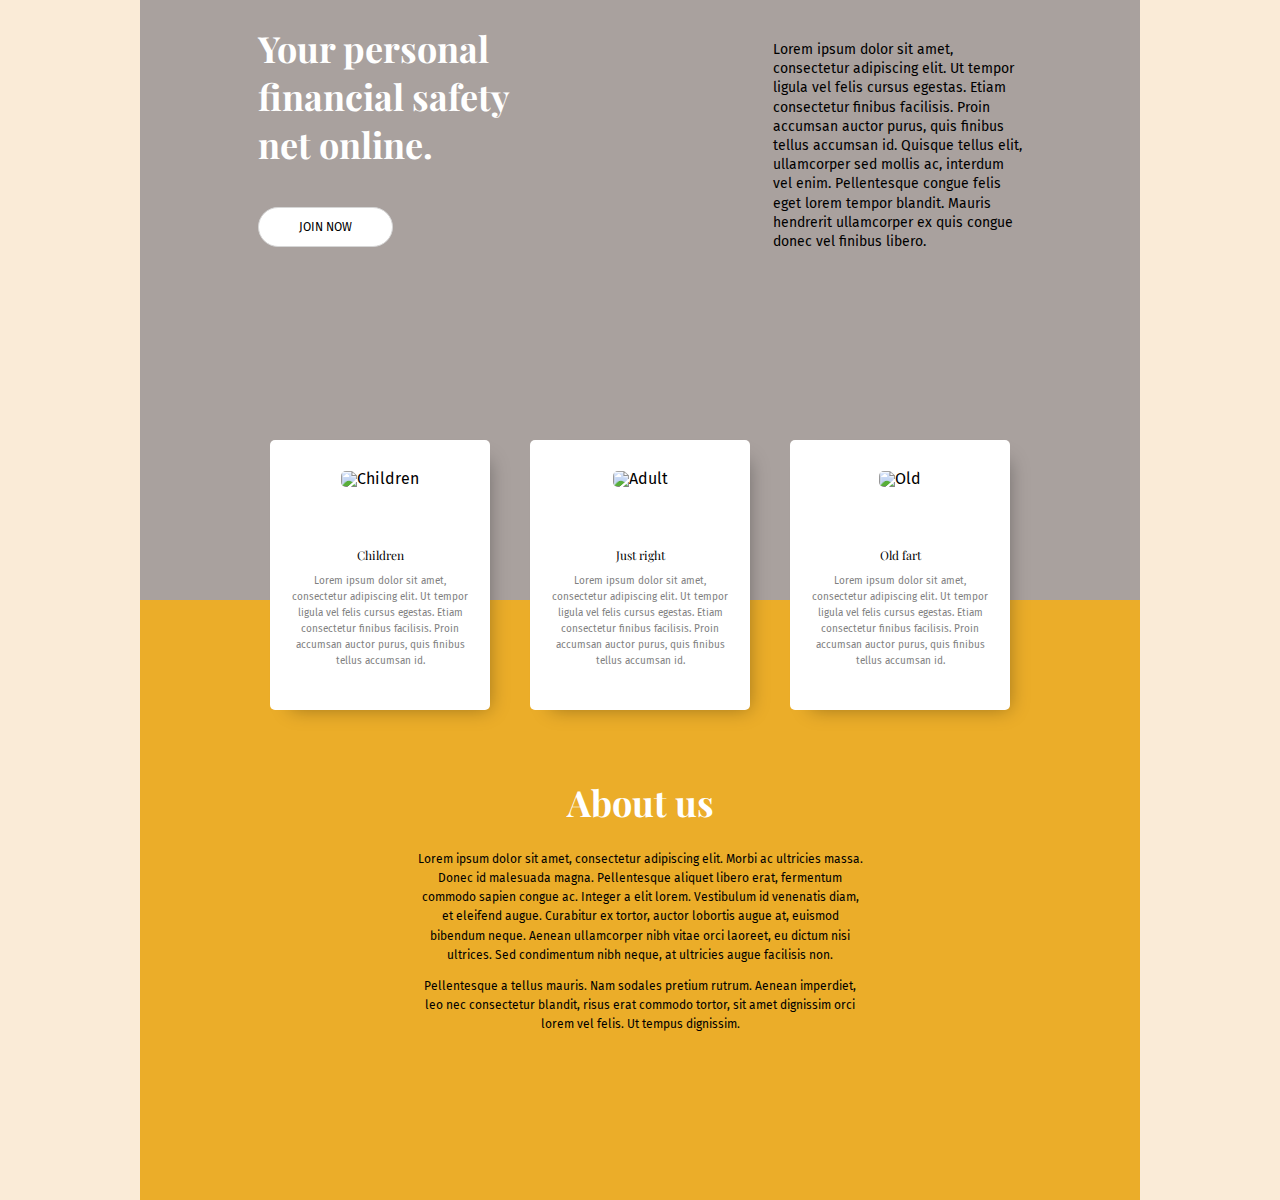
==== cards.html @ 62871c50 "Add files via upload" ====
<!DOCTYPE html>
<html lang="en">
<head>
    <meta charset="UTF-8">
    <meta name="viewport" content="width=device-width, initial-scale=1.0">
    <meta http-equiv="X-UA-Compatible" content="ie=edge">
    <link rel="stylesheet" href="cards.css">
    <link href="https://fonts.googleapis.com/css?family=Fira+Sans|Playfair+Display:400,700&display=swap" rel="stylesheet">

    <title>Cards</title>
</head>
<body>

<!-- GRÅ RUTA -->

    <section class="section-grey">
        <article>
            <h1 class="h1-grey">Your personal financial safety net online.</h1>

            <a href="#" class="myButton">JOIN NOW</a>
        </article>
            <p>Lorem ipsum dolor sit amet, consectetur adipiscing elit. Ut tempor ligula vel felis cursus egestas. Etiam consectetur finibus facilisis. Proin accumsan auctor purus, quis finibus tellus accumsan id. Quisque tellus elit, ullamcorper sed mollis ac, interdum vel enim. Pellentesque congue felis eget lorem tempor blandit. Mauris hendrerit ullamcorper ex quis congue donec vel finibus libero.</p>
        
    </section>

<!-- KORTEN I MITTEN -->


    <section class="section-middle">

         <section class="grid-container">

                <article class="card">

                        <div class="img-cards">
                            <img src="img/child_crop2.png" alt="Children">
                        </div>
                        
                        <h4 class="h4-cards">Children</h4>
                        
                        <p>Lorem ipsum dolor sit amet, consectetur adipiscing elit. Ut tempor ligula vel felis cursus egestas. Etiam consectetur finibus facilisis. Proin accumsan auctor purus, quis finibus tellus accumsan id.</p>       
                </article>
                
                <article class="card">

                        <div class="img-cards">
                            <img src="img/adult-crop1.png" alt="Adult">
                        </div>
                        
                        <h4 class="h4-cards">Just right</h4>

                        <p>Lorem ipsum dolor sit amet, consectetur adipiscing elit. Ut tempor ligula vel felis cursus egestas. Etiam consectetur finibus facilisis. Proin accumsan auctor purus, quis finibus tellus accumsan id.</p> 
                </article>  

                <article class="card">

                        <div class="img-cards">
                            <img src="img/old-crop1.png" alt="Old">
                        </div>
                        
                        <h4 class="h4-cards">Old fart</h4>

                        <p>Lorem ipsum dolor sit amet, consectetur adipiscing elit. Ut tempor ligula vel felis cursus egestas. Etiam consectetur finibus facilisis. Proin accumsan auctor purus, quis finibus tellus accumsan id.</p> 

                </article>  
        </section>
    </section>

<!-- GUL RUTA -->

        <section class="section-yellow">           
            <article>
                    <h1>About us</h1>

                        <p>
                            Lorem ipsum dolor sit amet, consectetur adipiscing elit. Morbi ac ultricies massa. Donec id malesuada magna. Pellentesque aliquet libero erat, fermentum commodo sapien congue ac. Integer a elit lorem. Vestibulum id venenatis diam, et eleifend augue. Curabitur ex tortor, auctor lobortis augue at, euismod bibendum neque. Aenean ullamcorper nibh vitae orci laoreet, eu dictum nisi ultrices. Sed condimentum nibh neque, at ultricies augue facilisis non. 
                        </p>
                            
                        <p>
                            Pellentesque a tellus mauris. Nam sodales pretium rutrum. Aenean imperdiet, leo nec consectetur blandit, risus erat commodo tortor, sit amet dignissim orci lorem vel felis. Ut tempus dignissim.
                        </p>
                                
                           
            </article>
    </section>
</body>
</html>
---- cards.css ----
body{
    margin: auto;
    width: 1000px;
    background-color: antiquewhite;
    font-family: 'Fira Sans', sans-serif;
}


/* 
-----GRÅA SIDAN-----
*/



.h1-grey{
    width: 280px;
    padding: 0 0 15px 0;
    font-size: 36px;
    color: #ffffff;
    font-family: 'Playfair Display', serif;
}

.myButton{
	background-color:#ffffff;
	-moz-border-radius:29px;
	-webkit-border-radius:29px;
	border-radius:29px;
	border:1px solid #d6d6d6;
	display:inline-block;
	color:#000000;
	font-size:12px;
	padding:12px 40px;
	text-decoration:none;
}   

.section-grey{
    height: 600px;
    background-color: #A9A19E;
    display: flex;
    flex-direction: row;
    justify-content: space-around;
}

.section-grey p{
    margin-top: 2.5rem;
    width: 250px;
    color: rgb(0, 0, 0);
    text-align: left;
    font-size: 14px;
    line-height: 1.2rem;
}


/* 
----- MITTENPARTI CARDS -----
*/



.section-middle{
    display: flex;
    justify-content: center;
}

.grid-container{
    display: grid;
    grid-template-areas:
    "box box box";
}

.card{
    padding: 20px;
    background-color: white;
    margin: -160px 20px;
    border-radius: 5px;  
    width: 180px;
    height: 230px;
    display: flex; 
    flex-direction: column;
    justify-content: center;
    line-height: 1rem;
    -webkit-box-shadow: 10px 10px 18px -11px rgba(0,0,0,0.34);
    -moz-box-shadow: 10px 10px 18px -11px rgba(0,0,0,0.34);
    box-shadow: 10px 10px 18px -11px rgba(0,0,0,0.34);
}

.card p {
    font-size: 10px;
    color: grey;
    text-align: center;
}

.card h4 {
    font-size: 10px;
    margin: 60px 0 0 0;
    color: #000000;
    font-family: 'Playfair Display', serif;
    font-weight: 400;
    font-size: 12px;
    text-align: center;
}

.img-cards{
    display: flex;
    justify-content: space-around;
    align-items: center;
}

.card img{
    border-radius: 5px;
}


/* 
----- GULA SIDAN -----
*/

.section-yellow{
    height: 600px;
    background-color: rgb(235, 173, 41);
    display: flex;
    flex-direction: column;
    justify-content: center;
    align-items: center;
}

.section-yellow p{
    font-size: 12px;
    text-align: center;
    width: 450px;
    color: rgb(0, 0, 0);
    line-height: 1.2rem;
}

.section-yellow h1{
    font-size: 36px;
    font-family: 'Playfair Display', serif;
    color: #ffffff;
    text-align: center;
}
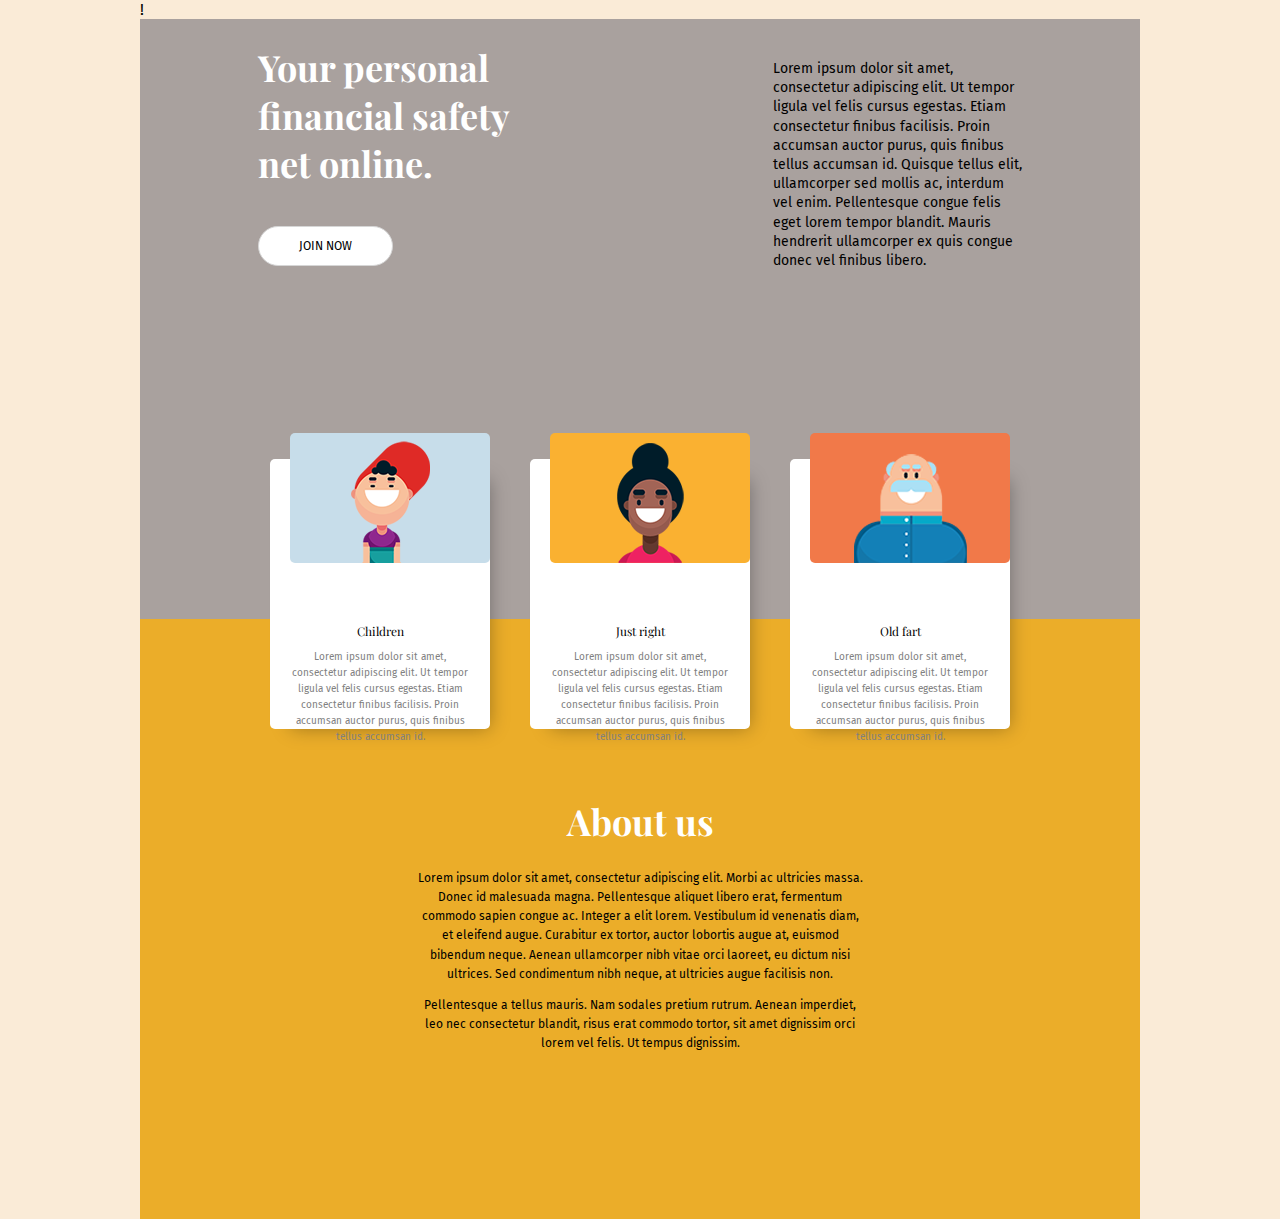
==== commit a6ad93bc: "ändringar efter waynes coffe" ====
--- a/cards.html
+++ b/cards.html
@@ -11,7 +11,7 @@
 </head>
 <body>
 
-<!-- GRÅ RUTA -->
+<!-- GRÅ RUTA -->!
 
     <section class="section-grey">
         <article>
